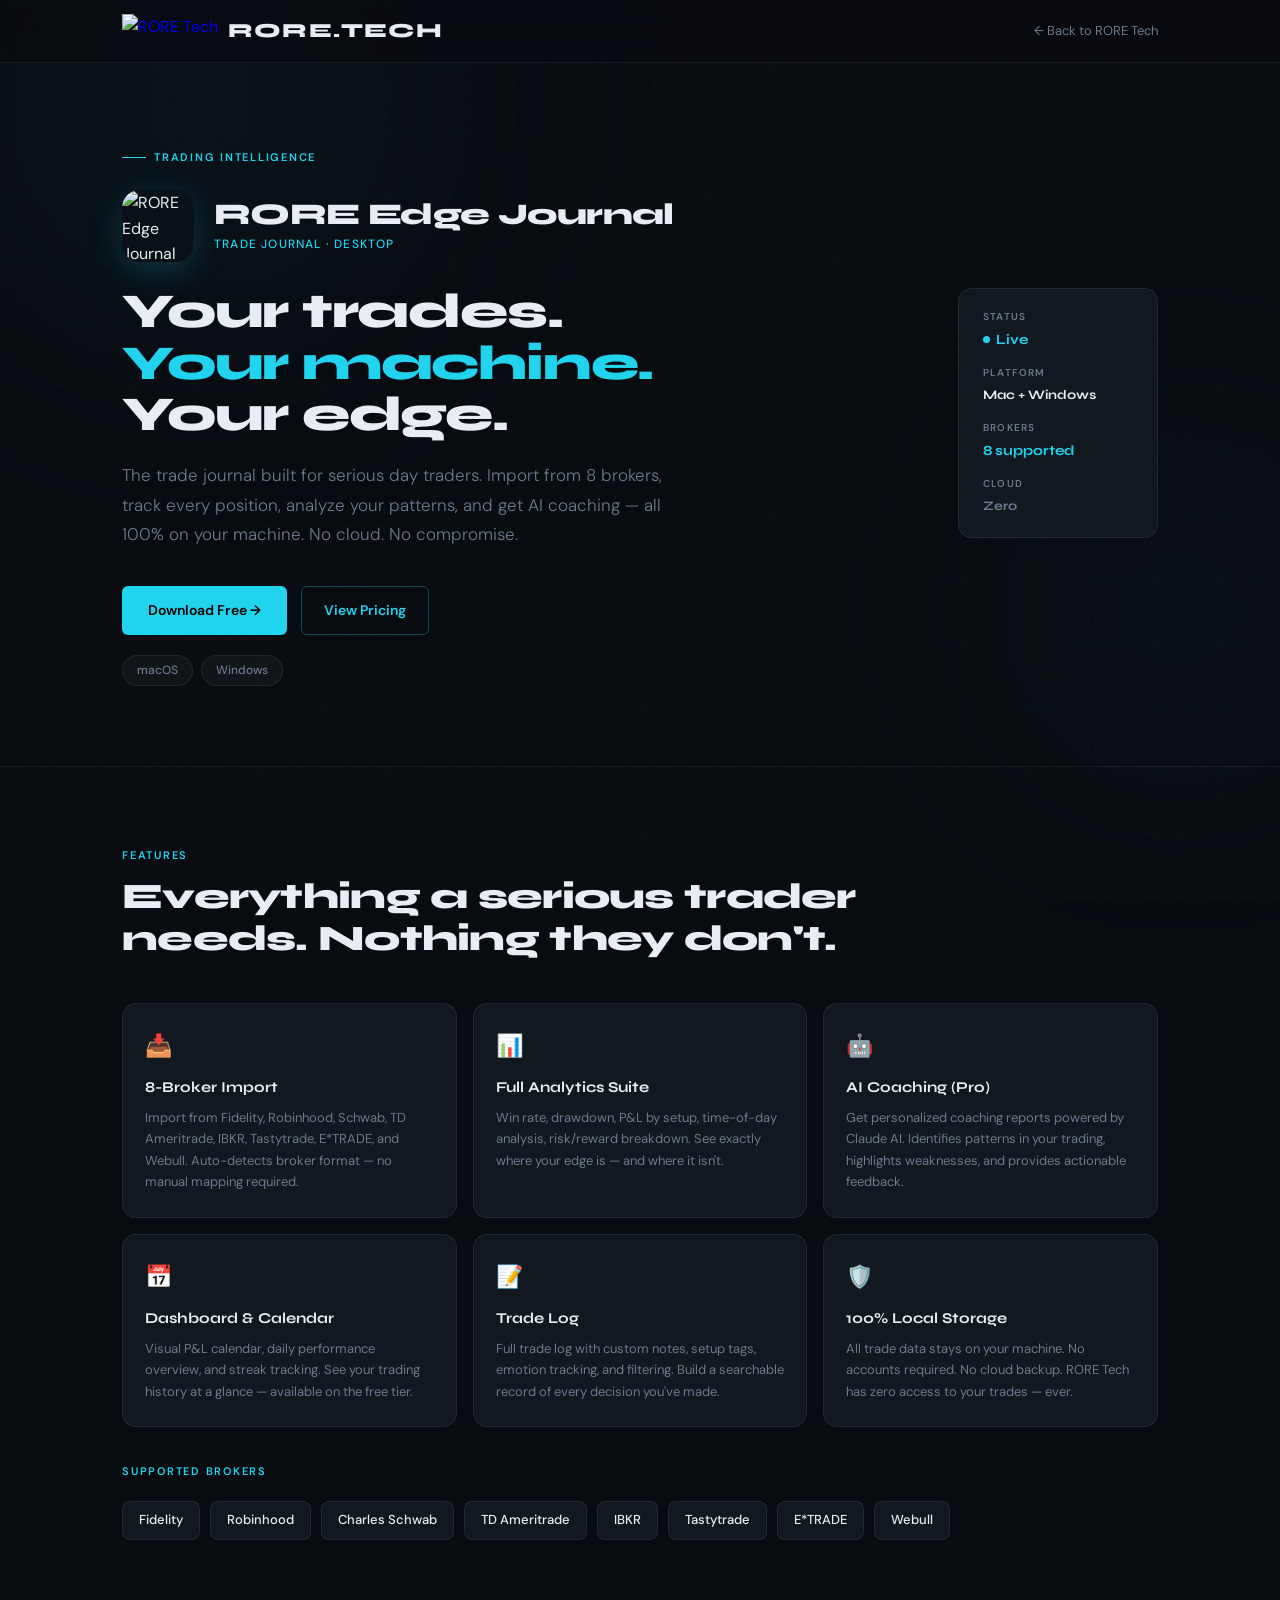
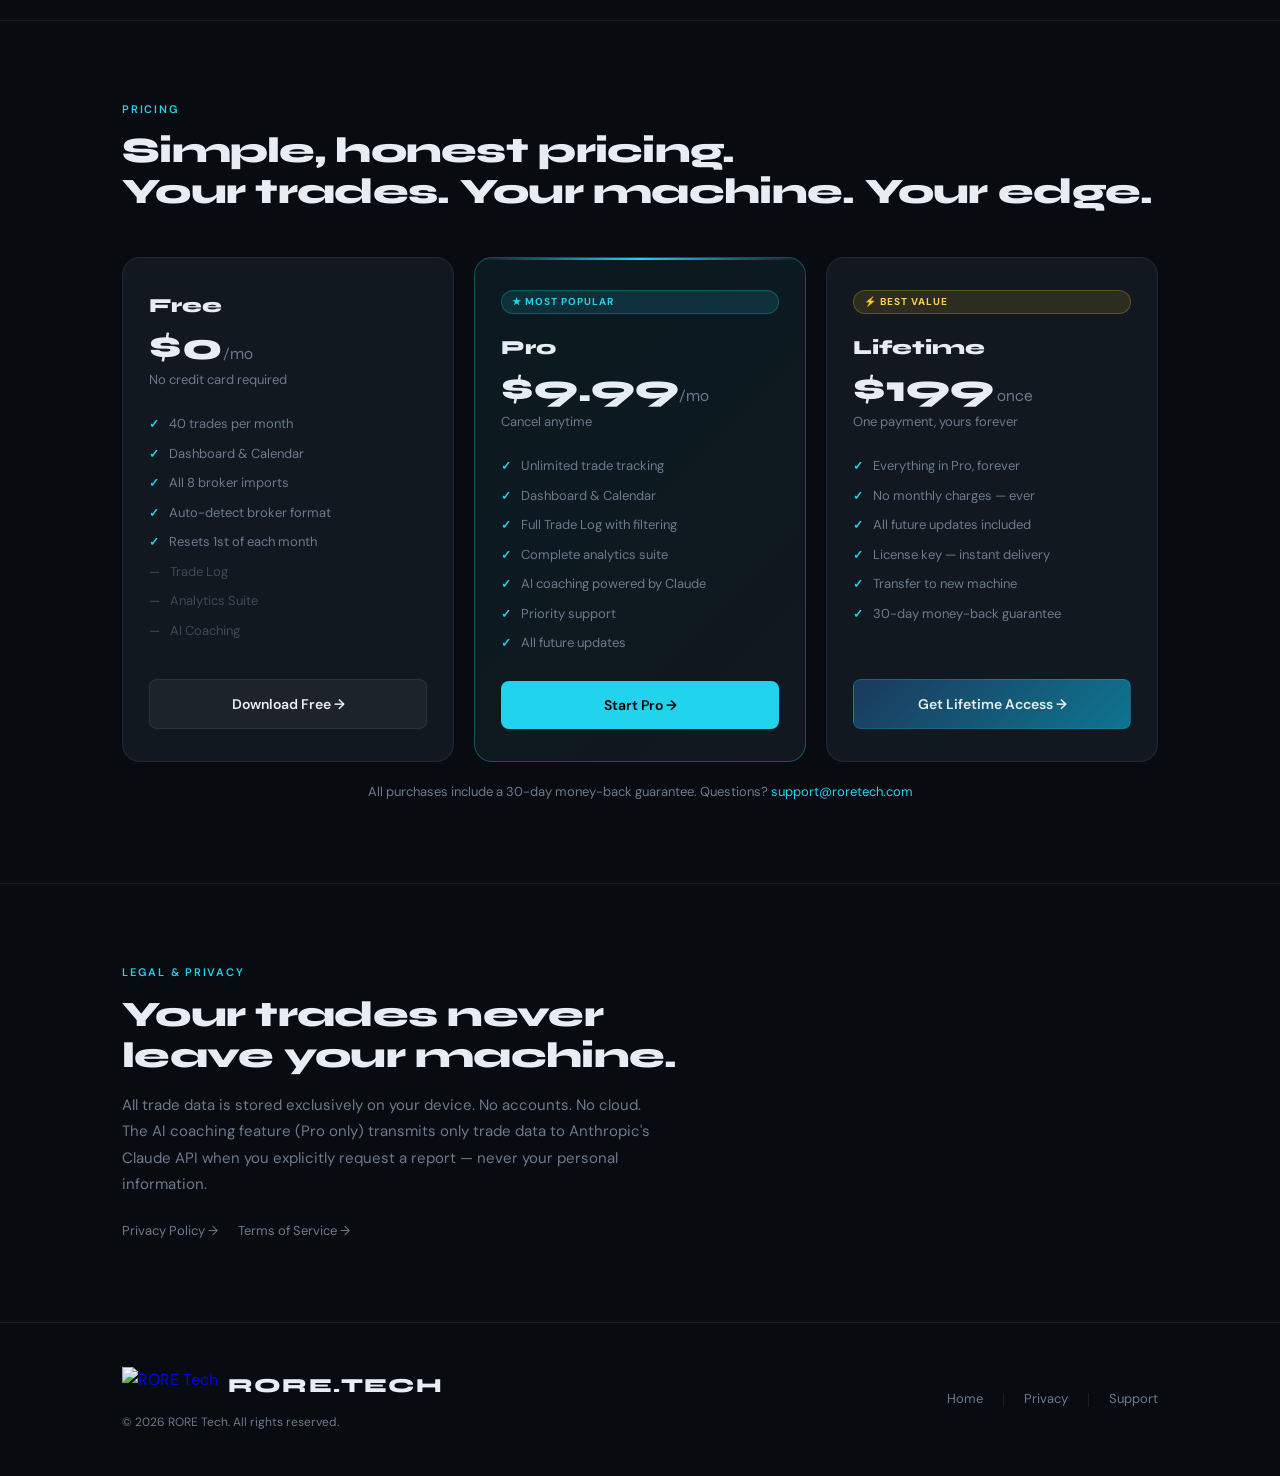
==== journal/index.html @ 60c17daf "Full site rebuild — new architecture, product pages, nav logo update, Vibe Spinner rename" ====
<!DOCTYPE html>
<html lang="en">
<head>
  <meta charset="UTF-8">
  <meta name="viewport" content="width=device-width, initial-scale=1.0">
  <title>RORE Edge Journal — Your Trades. Your Machine. Your Edge. | RORE Tech</title>
  <meta name="description" content="RORE Edge Journal is the privacy-first trade journal for serious day traders. Import from 8 brokers, full analytics, AI coaching — 100% on your machine.">
  <link rel="preconnect" href="https://fonts.googleapis.com">
  <link rel="preconnect" href="https://fonts.gstatic.com" crossorigin>
  <link href="https://fonts.googleapis.com/css2?family=Syne:wght@400;600;700;800&family=DM+Sans:ital,opsz,wght@0,9..40,300;0,9..40,400;0,9..40,500;1,9..40,300&display=swap" rel="stylesheet">
  <style>
    *, *::before, *::after { box-sizing: border-box; margin: 0; padding: 0; }
    :root { --bg:#080B10; --surface:#111820; --border:rgba(255,255,255,0.07); --fintech:#0E7490; --fintech2:#22D3EE; --text:#E8EDF3; --muted:#6B7A8D; }
    html { scroll-behavior: smooth; }
    body { background:var(--bg); color:var(--text); font-family:'DM Sans',sans-serif; font-size:16px; line-height:1.6; overflow-x:hidden; }
    body::before { content:''; position:fixed; inset:0; background-image:url("data:image/svg+xml,%3Csvg viewBox='0 0 256 256' xmlns='http://www.w3.org/2000/svg'%3E%3Cfilter id='noise'%3E%3CfeTurbulence type='fractalNoise' baseFrequency='0.9' numOctaves='4' stitchTiles='stitch'/%3E%3C/filter%3E%3Crect width='100%25' height='100%25' filter='url(%23noise)' opacity='0.04'/%3E%3C/svg%3E"); pointer-events:none; z-index:0; opacity:0.4; }
    .grid-bg { position:fixed; inset:0; background-image:linear-gradient(rgba(34,211,238,0.02) 1px,transparent 1px),linear-gradient(90deg,rgba(34,211,238,0.02) 1px,transparent 1px); background-size:64px 64px; pointer-events:none; z-index:0; }
    .orb { position:fixed; border-radius:50%; filter:blur(130px); pointer-events:none; z-index:0; }
    .orb-1 { width:600px; height:600px; background:radial-gradient(circle,rgba(14,116,144,0.14),transparent 70%); top:-200px; left:-100px; }
    .orb-2 { width:400px; height:400px; background:radial-gradient(circle,rgba(34,211,238,0.08),transparent 70%); bottom:10%; right:-100px; }
    .container { max-width:1100px; margin:0 auto; padding:0 32px; position:relative; z-index:1; }
    nav { position:fixed; top:0; left:0; right:0; z-index:100; padding:14px 0; background:rgba(8,11,16,0.88); backdrop-filter:blur(24px); border-bottom:1px solid var(--border); }
    nav .container { display:flex; align-items:center; justify-content:space-between; }
    .nav-logo { display: flex; align-items: center; gap: 10px; text-decoration: none; }
    .nav-logo { display: flex; align-items: center; gap: 10px; text-decoration: none; }
    .nav-logo img { height: 34px; width: auto; display: block; }
    .nav-logo-text { font-family: 'Syne', sans-serif; font-weight: 800; font-size: 20px; letter-spacing: 0.06em; color: var(--text); }
    .nav-logo-text span { color: var(--accent); }
    .nav-logo-text { font-family: 'Syne', sans-serif; font-weight: 800; font-size: 20px; letter-spacing: 0.06em; color: var(--text); }
    .nav-logo-text span { color: var(--accent); }
    .nav-back { font-size:13px; color:var(--muted); text-decoration:none; transition:color 0.2s; }
    .nav-back:hover { color:var(--text); }
    @keyframes fadeUp { from{opacity:0;transform:translateY(20px)} to{opacity:1;transform:translateY(0)} }

    /* HERO */
    .hero { padding:140px 0 80px; border-bottom:1px solid var(--border); }
    .hero-inner { display:grid; grid-template-columns:1fr auto; gap:60px; align-items:center; }
    .hero-eyebrow { display:inline-flex; align-items:center; gap:8px; font-size:11px; font-weight:600; letter-spacing:0.16em; text-transform:uppercase; color:var(--fintech2); margin-bottom:24px; opacity:0; animation:fadeUp 0.5s ease 0.1s forwards; }
    .hero-eyebrow::before { content:''; width:24px; height:1px; background:var(--fintech2); }
    .app-identity { display:flex; align-items:center; gap:20px; margin-bottom:24px; opacity:0; animation:fadeUp 0.5s ease 0.15s forwards; }
    .app-icon-lg { width:72px; height:72px; border-radius:18px; overflow:hidden; box-shadow:0 8px 32px rgba(34,211,238,0.2); }
    .app-icon-lg img { width:100%; height:100%; object-fit:cover; }
    .app-name { font-family:'Syne',sans-serif; font-weight:800; font-size:30px; letter-spacing:-0.02em; line-height:1.1; }
    .app-sub { font-size:12px; font-weight:500; letter-spacing:0.1em; text-transform:uppercase; color:var(--fintech2); margin-top:4px; }
    .hero-tagline { font-family:'Syne',sans-serif; font-weight:800; font-size:clamp(30px,3.8vw,50px); line-height:1.06; letter-spacing:-0.025em; margin-bottom:20px; opacity:0; animation:fadeUp 0.5s ease 0.2s forwards; }
    .hero-tagline span { color:var(--fintech2); }
    .hero-desc { font-size:17px; font-weight:300; color:var(--muted); line-height:1.75; max-width:540px; margin-bottom:36px; opacity:0; animation:fadeUp 0.5s ease 0.28s forwards; }
    .hero-actions { display:flex; gap:14px; flex-wrap:wrap; align-items:center; opacity:0; animation:fadeUp 0.5s ease 0.35s forwards; }
    .btn-primary { display:inline-flex; align-items:center; gap:8px; background:var(--fintech2); color:#000; font-size:14px; font-weight:600; padding:13px 26px; border-radius:6px; text-decoration:none; transition:all 0.2s; }
    .btn-primary:hover { background:#38e4ff; transform:translateY(-2px); box-shadow:0 10px 36px rgba(34,211,238,0.3); }
    .btn-outline { display:inline-flex; align-items:center; gap:8px; color:var(--fintech2); font-size:14px; font-weight:600; text-decoration:none; border:1px solid rgba(34,211,238,0.3); padding:12px 22px; border-radius:6px; transition:all 0.2s; }
    .btn-outline:hover { background:rgba(34,211,238,0.07); }
    .platform-badges { display:flex; gap:8px; margin-top:20px; opacity:0; animation:fadeUp 0.5s ease 0.4s forwards; }
    .pbadge { font-size:12px; font-weight:500; color:var(--muted); background:rgba(255,255,255,0.04); border:1px solid var(--border); padding:5px 14px; border-radius:20px; }

    /* STATUS */
    .status-box { background:var(--surface); border:1px solid var(--border); border-radius:14px; padding:20px 24px; width:200px; opacity:0; animation:fadeUp 0.5s ease 0.3s forwards; }
    .status-item { margin-bottom:14px; }
    .status-item:last-child { margin-bottom:0; }
    .status-label { font-size:10px; font-weight:600; letter-spacing:0.12em; text-transform:uppercase; color:var(--muted); margin-bottom:4px; }
    .status-value { font-family:'Syne',sans-serif; font-weight:700; font-size:14px; }
    .sv-live { color:var(--fintech2); display:flex; align-items:center; gap:6px; }
    .sv-live::before { content:''; width:7px; height:7px; background:var(--fintech2); border-radius:50%; animation:pulse 2s infinite; }
    @keyframes pulse { 0%,100%{opacity:1;transform:scale(1)} 50%{opacity:0.5;transform:scale(0.75)} }

    /* SECTIONS */
    .section { padding:80px 0; border-bottom:1px solid var(--border); }
    .sec-label { font-size:11px; font-weight:600; letter-spacing:0.16em; text-transform:uppercase; color:var(--fintech2); margin-bottom:12px; }
    .sec-title { font-family:'Syne',sans-serif; font-weight:800; font-size:clamp(24px,2.8vw,36px); letter-spacing:-0.02em; margin-bottom:44px; line-height:1.15; }

    /* FEATURES */
    .features-grid { display:grid; grid-template-columns:repeat(3,1fr); gap:16px; }
    .feat-card { background:var(--surface); border:1px solid var(--border); border-radius:14px; padding:24px 22px; transition:border-color 0.25s,transform 0.25s; }
    .feat-card:hover { border-color:rgba(34,211,238,0.2); transform:translateY(-3px); }
    .feat-icon { font-size:22px; margin-bottom:12px; }
    .feat-title { font-family:'Syne',sans-serif; font-weight:700; font-size:15px; margin-bottom:8px; }
    .feat-desc { font-size:13px; color:var(--muted); line-height:1.65; }

    /* BROKERS */
    .brokers-grid { display:flex; gap:10px; flex-wrap:wrap; margin-top:20px; }
    .broker-tag { font-size:13px; font-weight:500; color:var(--text); background:var(--surface); border:1px solid var(--border); padding:8px 16px; border-radius:8px; transition:border-color 0.2s; }
    .broker-tag:hover { border-color:rgba(34,211,238,0.25); }

    /* PRICING */
    .pricing-grid { display:grid; grid-template-columns:repeat(3,1fr); gap:20px; }
    .pricing-card { background:var(--surface); border:1px solid var(--border); border-radius:18px; padding:32px 26px; position:relative; overflow:hidden; display:flex; flex-direction:column; transition:transform 0.25s; }
    .pricing-card:hover { transform:translateY(-4px); }
    .pricing-card.popular { border-color:rgba(34,211,238,0.3); background:linear-gradient(135deg,#0A1A20 0%,var(--surface) 100%); }
    .pricing-card.popular::before { content:''; position:absolute; top:0; left:0; right:0; height:2px; background:linear-gradient(90deg,transparent,var(--fintech2),transparent); }
    .pc-badge { display:inline-block; font-size:10px; font-weight:700; letter-spacing:0.1em; text-transform:uppercase; padding:3px 10px; border-radius:20px; margin-bottom:18px; }
    .pcb-pop { background:rgba(34,211,238,0.12); color:var(--fintech2); border:1px solid rgba(34,211,238,0.25); }
    .pcb-val { background:rgba(251,191,36,0.12); color:#FCD34D; border:1px solid rgba(251,191,36,0.25); }
    .pc-name { font-family:'Syne',sans-serif; font-weight:800; font-size:20px; margin-bottom:6px; }
    .pc-price { font-family:'Syne',sans-serif; font-weight:800; font-size:38px; line-height:1; margin-bottom:4px; }
    .pc-price span { font-size:16px; font-weight:400; color:var(--muted); }
    .pc-period { font-size:13px; color:var(--muted); margin-bottom:24px; }
    .pc-features { list-style:none; display:flex; flex-direction:column; gap:10px; margin-bottom:28px; flex:1; }
    .pc-features li { font-size:13px; color:var(--muted); display:flex; align-items:flex-start; gap:10px; line-height:1.5; }
    .pc-features li::before { content:'✓'; color:var(--fintech2); font-size:12px; font-weight:700; flex-shrink:0; margin-top:1px; }
    .pc-features li.locked { color:rgba(107,122,141,0.5); }
    .pc-features li.locked::before { content:'—'; color:rgba(107,122,141,0.4); }
    .pc-btn { display:block; text-align:center; padding:13px 20px; border-radius:8px; font-size:14px; font-weight:600; text-decoration:none; transition:all 0.2s; }
    .pcb-free { background:rgba(255,255,255,0.05); color:var(--text); border:1px solid var(--border); }
    .pcb-free:hover { background:rgba(255,255,255,0.09); }
    .pcb-pro { background:var(--fintech2); color:#000; }
    .pcb-pro:hover { background:#38e4ff; box-shadow:0 8px 32px rgba(34,211,238,0.3); }
    .pcb-life { background:linear-gradient(135deg,#1B3A5C,#0E7490); color:var(--text); border:1px solid rgba(34,211,238,0.2); }
    .pcb-life:hover { border-color:var(--fintech2); box-shadow:0 8px 32px rgba(14,116,144,0.3); }
    .pricing-note { font-size:13px; color:var(--muted); text-align:center; margin-top:20px; }
    .pricing-note a { color:var(--fintech2); text-decoration:none; }
    .legal-links { display:flex; gap:20px; flex-wrap:wrap; margin-top:16px; }
    .legal-links a { font-size:13px; color:var(--muted); text-decoration:none; transition:color 0.2s; }
    .legal-links a:hover { color:var(--text); }

    footer { border-top:1px solid var(--border); padding:44px 0; }
    footer .container { display:flex; align-items:center; justify-content:space-between; flex-wrap:wrap; gap:20px; }
    .footer-logo img { height:30px; width:auto; display:block; margin-bottom:8px; }
    .footer-copy { font-size:12px; color:var(--muted); }
    .footer-links { display:flex; gap:20px; flex-wrap:wrap; align-items:center; }
    .footer-links a { font-size:13px; color:var(--muted); text-decoration:none; transition:color 0.2s; }
    .footer-links a:hover { color:var(--text); }
    .fdiv { width:1px; height:14px; background:var(--border); }

    @media(max-width:900px) { .hero-inner{grid-template-columns:1fr;gap:32px} .status-box{display:none} .features-grid{grid-template-columns:1fr 1fr} .pricing-grid{grid-template-columns:1fr;gap:14px} }
    @media(max-width:600px) { .container{padding:0 20px} .features-grid{grid-template-columns:1fr} footer .container{flex-direction:column;align-items:flex-start} }
  </style>
</head>
<body>
<div class="grid-bg"></div>
<div class="orb orb-1"></div>
<div class="orb orb-2"></div>

<nav>
  <div class="container">
    <a href="/" class="nav-logo"><img src="/RORE_Tech_transparent.png" alt="RORE Tech"><span class="nav-logo-text">RORE<span>.</span>TECH</span></a>
    <a href="/" class="nav-back">← Back to RORE Tech</a>
  </div>
</nav>

<section class="hero">
  <div class="container">
    <div class="hero-inner">
      <div>
        <div class="hero-eyebrow">Trading Intelligence</div>
        <div class="app-identity">
          <div class="app-icon-lg"><img src="/RORE_Tech_Journal_app_Logo.png" alt="RORE Edge Journal"></div>
          <div>
            <div class="app-name">RORE Edge Journal</div>
            <div class="app-sub">Trade Journal · Desktop</div>
          </div>
        </div>
        <h1 class="hero-tagline">Your trades.<br><span>Your machine.</span><br>Your edge.</h1>
        <p class="hero-desc">The trade journal built for serious day traders. Import from 8 brokers, track every position, analyze your patterns, and get AI coaching — all 100% on your machine. No cloud. No compromise.</p>
        <div class="hero-actions">
          <a href="https://github.com/rj235417-ui/rore-edge-journal/releases" class="btn-primary">Download Free →</a>
          <a href="#pricing" class="btn-outline">View Pricing</a>
        </div>
        <div class="platform-badges">
          <span class="pbadge">macOS</span>
          <span class="pbadge">Windows</span>
        </div>
      </div>
      <div class="status-box">
        <div class="status-item">
          <div class="status-label">Status</div>
          <div class="status-value sv-live">Live</div>
        </div>
        <div class="status-item">
          <div class="status-label">Platform</div>
          <div class="status-value" style="font-size:13px;color:var(--text)">Mac + Windows</div>
        </div>
        <div class="status-item">
          <div class="status-label">Brokers</div>
          <div class="status-value" style="color:var(--fintech2)">8 supported</div>
        </div>
        <div class="status-item">
          <div class="status-label">Cloud</div>
          <div class="status-value" style="font-size:13px;color:var(--muted)">Zero</div>
        </div>
      </div>
    </div>
  </div>
</section>

<!-- FEATURES -->
<section class="section">
  <div class="container">
    <div class="sec-label">Features</div>
    <h2 class="sec-title">Everything a serious trader<br>needs. Nothing they don't.</h2>
    <div class="features-grid">
      <div class="feat-card">
        <div class="feat-icon">📥</div>
        <div class="feat-title">8-Broker Import</div>
        <p class="feat-desc">Import from Fidelity, Robinhood, Schwab, TD Ameritrade, IBKR, Tastytrade, E*TRADE, and Webull. Auto-detects broker format — no manual mapping required.</p>
      </div>
      <div class="feat-card">
        <div class="feat-icon">📊</div>
        <div class="feat-title">Full Analytics Suite</div>
        <p class="feat-desc">Win rate, drawdown, P&L by setup, time-of-day analysis, risk/reward breakdown. See exactly where your edge is — and where it isn't.</p>
      </div>
      <div class="feat-card">
        <div class="feat-icon">🤖</div>
        <div class="feat-title">AI Coaching (Pro)</div>
        <p class="feat-desc">Get personalized coaching reports powered by Claude AI. Identifies patterns in your trading, highlights weaknesses, and provides actionable feedback.</p>
      </div>
      <div class="feat-card">
        <div class="feat-icon">📅</div>
        <div class="feat-title">Dashboard & Calendar</div>
        <p class="feat-desc">Visual P&L calendar, daily performance overview, and streak tracking. See your trading history at a glance — available on the free tier.</p>
      </div>
      <div class="feat-card">
        <div class="feat-icon">📝</div>
        <div class="feat-title">Trade Log</div>
        <p class="feat-desc">Full trade log with custom notes, setup tags, emotion tracking, and filtering. Build a searchable record of every decision you've made.</p>
      </div>
      <div class="feat-card">
        <div class="feat-icon">🛡️</div>
        <div class="feat-title">100% Local Storage</div>
        <p class="feat-desc">All trade data stays on your machine. No accounts required. No cloud backup. RORE Tech has zero access to your trades — ever.</p>
      </div>
    </div>
    <div style="margin-top:36px;">
      <div class="sec-label" style="margin-bottom:12px;">Supported Brokers</div>
      <div class="brokers-grid">
        <span class="broker-tag">Fidelity</span>
        <span class="broker-tag">Robinhood</span>
        <span class="broker-tag">Charles Schwab</span>
        <span class="broker-tag">TD Ameritrade</span>
        <span class="broker-tag">IBKR</span>
        <span class="broker-tag">Tastytrade</span>
        <span class="broker-tag">E*TRADE</span>
        <span class="broker-tag">Webull</span>
      </div>
    </div>
  </div>
</section>

<!-- PRICING -->
<section class="section" id="pricing">
  <div class="container">
    <div class="sec-label">Pricing</div>
    <h2 class="sec-title">Simple, honest pricing.<br>Your trades. Your machine. Your edge.</h2>
    <div class="pricing-grid">

      <div class="pricing-card">
        <div class="pc-name">Free</div>
        <div class="pc-price">$0<span>/mo</span></div>
        <div class="pc-period">No credit card required</div>
        <ul class="pc-features">
          <li>40 trades per month</li>
          <li>Dashboard &amp; Calendar</li>
          <li>All 8 broker imports</li>
          <li>Auto-detect broker format</li>
          <li>Resets 1st of each month</li>
          <li class="locked">Trade Log</li>
          <li class="locked">Analytics Suite</li>
          <li class="locked">AI Coaching</li>
        </ul>
        <a href="https://github.com/rj235417-ui/rore-edge-journal/releases" class="pc-btn pcb-free">Download Free →</a>
      </div>

      <div class="pricing-card popular">
        <div class="pc-badge pcb-pop">★ Most Popular</div>
        <div class="pc-name">Pro</div>
        <div class="pc-price">$9.99<span>/mo</span></div>
        <div class="pc-period">Cancel anytime</div>
        <ul class="pc-features">
          <li>Unlimited trade tracking</li>
          <li>Dashboard &amp; Calendar</li>
          <li>Full Trade Log with filtering</li>
          <li>Complete analytics suite</li>
          <li>AI coaching powered by Claude</li>
          <li>Priority support</li>
          <li>All future updates</li>
        </ul>
        <a href="https://roretech.com/upgrade" class="pc-btn pcb-pro">Start Pro →</a>
      </div>

      <div class="pricing-card">
        <div class="pc-badge pcb-val">⚡ Best Value</div>
        <div class="pc-name">Lifetime</div>
        <div class="pc-price">$199<span> once</span></div>
        <div class="pc-period">One payment, yours forever</div>
        <ul class="pc-features">
          <li>Everything in Pro, forever</li>
          <li>No monthly charges — ever</li>
          <li>All future updates included</li>
          <li>License key — instant delivery</li>
          <li>Transfer to new machine</li>
          <li>30-day money-back guarantee</li>
        </ul>
        <a href="https://roretech.com/upgrade" class="pc-btn pcb-life">Get Lifetime Access →</a>
      </div>

    </div>
    <p class="pricing-note">All purchases include a 30-day money-back guarantee. Questions? <a href="mailto:support@roretech.com">support@roretech.com</a></p>
  </div>
</section>

<!-- LEGAL -->
<section class="section" style="border-bottom:none;">
  <div class="container">
    <div class="sec-label">Legal & Privacy</div>
    <h2 class="sec-title" style="margin-bottom:16px;">Your trades never<br>leave your machine.</h2>
    <p style="font-size:15px;color:var(--muted);max-width:540px;line-height:1.75;margin-bottom:24px;">All trade data is stored exclusively on your device. No accounts. No cloud. The AI coaching feature (Pro only) transmits only trade data to Anthropic's Claude API when you explicitly request a report — never your personal information.</p>
    <div class="legal-links">
      <a href="/journal/privacy.html">Privacy Policy →</a>
      <a href="/journal/terms.html">Terms of Service →</a>
    </div>
  </div>
</section>

<footer>
  <div class="container">
    <div class="footer-logo">
      <a href="/" class="nav-logo" style="margin-bottom:8px;display:inline-flex;">
        <img src="/RORE_Tech_transparent.png" alt="RORE Tech">
        <span class="nav-logo-text">RORE<span>.</span>TECH</span>
      </a>
      <p class="footer-copy">© 2026 RORE Tech. All rights reserved.</p>
    </div>
    <div class="footer-links">
      <a href="/">Home</a>
      <div class="fdiv"></div>
      <a href="/privacy.html">Privacy</a>
      <div class="fdiv"></div>
      <a href="mailto:support@roretech.com">Support</a>
    </div>
  </div>
</footer>
</body>
</html>
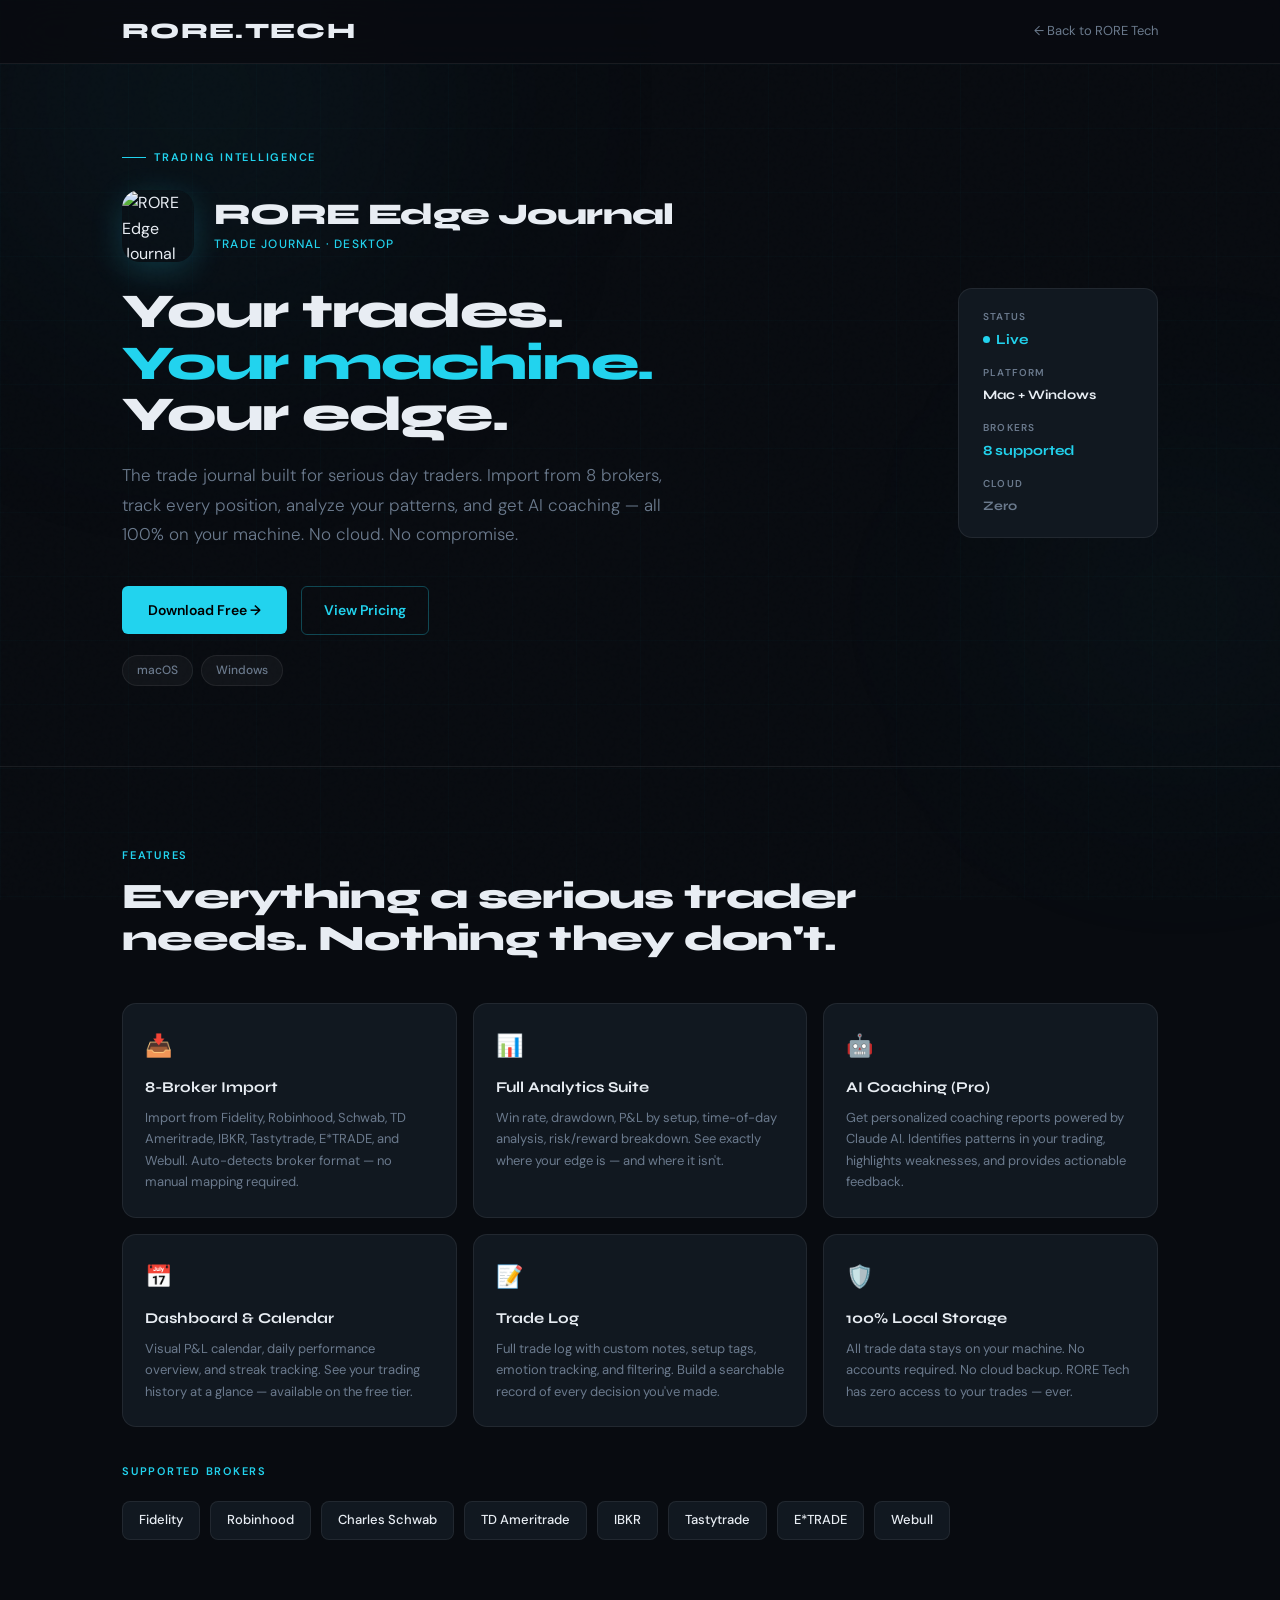
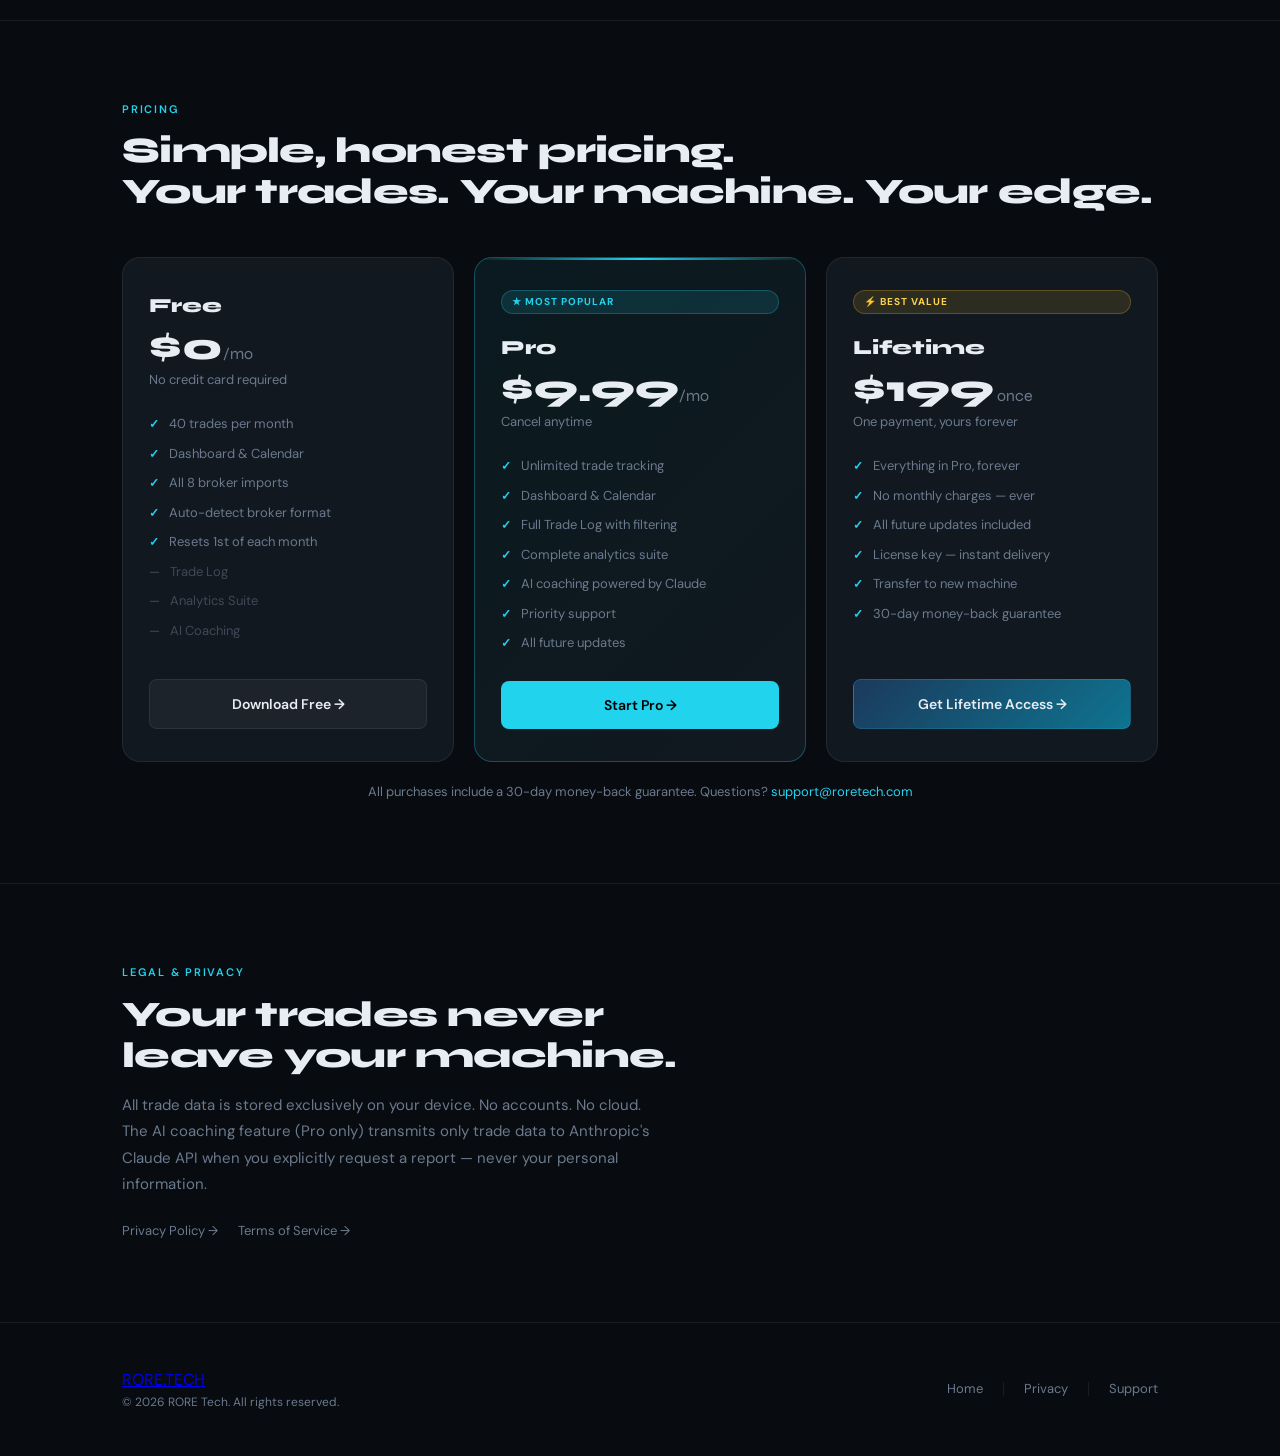
==== commit ed1b3ea1: "Fix nav logo (text-only) on RORE jopurnal, Security SPYG" ====
--- a/journal/index.html
+++ b/journal/index.html
@@ -21,13 +21,8 @@
     .container { max-width:1100px; margin:0 auto; padding:0 32px; position:relative; z-index:1; }
     nav { position:fixed; top:0; left:0; right:0; z-index:100; padding:14px 0; background:rgba(8,11,16,0.88); backdrop-filter:blur(24px); border-bottom:1px solid var(--border); }
     nav .container { display:flex; align-items:center; justify-content:space-between; }
-    .nav-logo { display: flex; align-items: center; gap: 10px; text-decoration: none; }
-    .nav-logo { display: flex; align-items: center; gap: 10px; text-decoration: none; }
-    .nav-logo img { height: 34px; width: auto; display: block; }
-    .nav-logo-text { font-family: 'Syne', sans-serif; font-weight: 800; font-size: 20px; letter-spacing: 0.06em; color: var(--text); }
-    .nav-logo-text span { color: var(--accent); }
-    .nav-logo-text { font-family: 'Syne', sans-serif; font-weight: 800; font-size: 20px; letter-spacing: 0.06em; color: var(--text); }
-    .nav-logo-text span { color: var(--accent); }
+    .nav-logo { font-family: 'Syne', sans-serif; font-weight: 800; font-size: 22px; letter-spacing: 0.06em; color: var(--text); text-decoration: none; }
+    .nav-logo span { color: var(--accent); }
     .nav-back { font-size:13px; color:var(--muted); text-decoration:none; transition:color 0.2s; }
     .nav-back:hover { color:var(--text); }
     @keyframes fadeUp { from{opacity:0;transform:translateY(20px)} to{opacity:1;transform:translateY(0)} }
@@ -114,7 +109,6 @@
 
     footer { border-top:1px solid var(--border); padding:44px 0; }
     footer .container { display:flex; align-items:center; justify-content:space-between; flex-wrap:wrap; gap:20px; }
-    .footer-logo img { height:30px; width:auto; display:block; margin-bottom:8px; }
     .footer-copy { font-size:12px; color:var(--muted); }
     .footer-links { display:flex; gap:20px; flex-wrap:wrap; align-items:center; }
     .footer-links a { font-size:13px; color:var(--muted); text-decoration:none; transition:color 0.2s; }
@@ -132,7 +126,7 @@
 
 <nav>
   <div class="container">
-    <a href="/" class="nav-logo"><img src="/RORE_Tech_transparent.png" alt="RORE Tech"><span class="nav-logo-text">RORE<span>.</span>TECH</span></a>
+    <a href="/" class="nav-logo">RORE<span>.</span>TECH</a>
     <a href="/" class="nav-back">← Back to RORE Tech</a>
   </div>
 </nav>
@@ -312,11 +306,8 @@
 
 <footer>
   <div class="container">
-    <div class="footer-logo">
-      <a href="/" class="nav-logo" style="margin-bottom:8px;display:inline-flex;">
-        <img src="/RORE_Tech_transparent.png" alt="RORE Tech">
-        <span class="nav-logo-text">RORE<span>.</span>TECH</span>
-      </a>
+    <div class="footer-brand">
+      <a href="/" class="footer-logo-text">RORE<span>.</span>TECH</a>
       <p class="footer-copy">© 2026 RORE Tech. All rights reserved.</p>
     </div>
     <div class="footer-links">
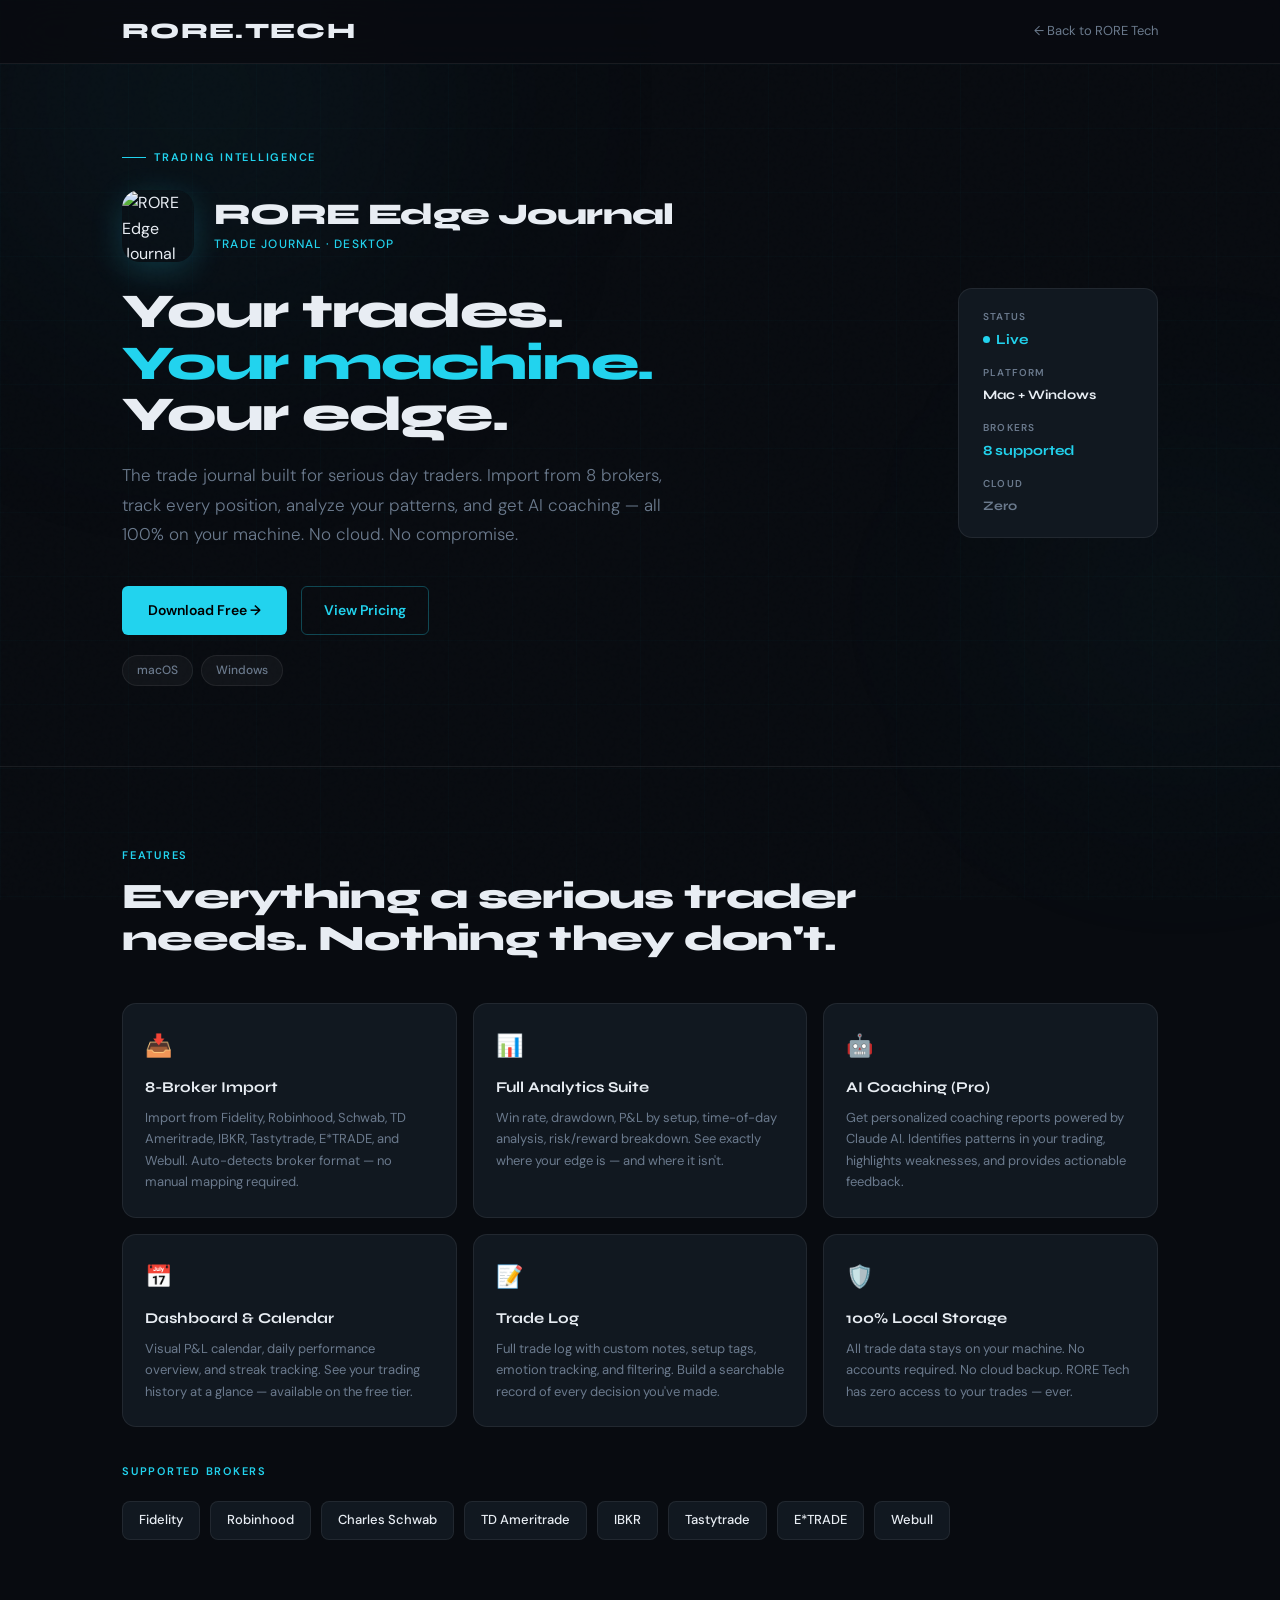
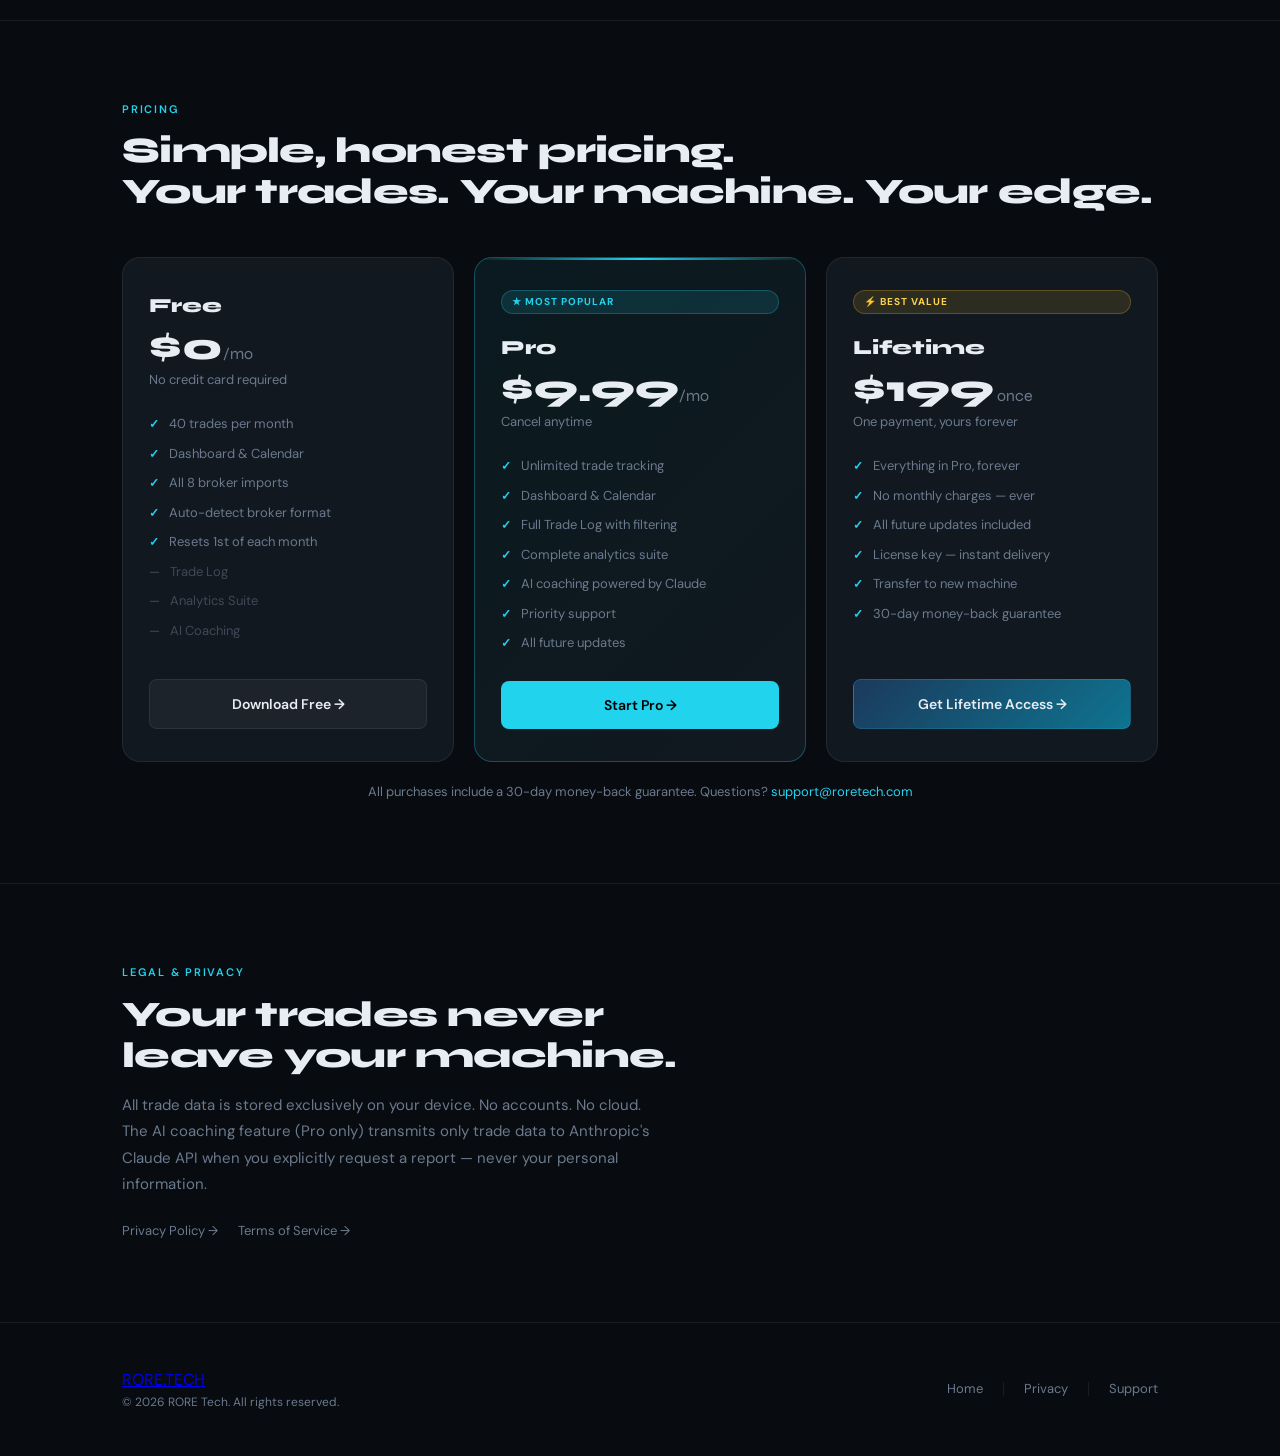
==== commit 39e2c4af: "SEO basics + SUB-003 privacy update - Add canonical link tags to all pages (https://roretech.com can" ====
--- a/journal/index.html
+++ b/journal/index.html
@@ -5,6 +5,23 @@
   <meta name="viewport" content="width=device-width, initial-scale=1.0">
   <title>RORE Edge Journal — Your Trades. Your Machine. Your Edge. | RORE Tech</title>
   <meta name="description" content="RORE Edge Journal is the privacy-first trade journal for serious day traders. Import from 8 brokers, full analytics, AI coaching — 100% on your machine.">
+  <link rel="canonical" href="https://roretech.com/journal/">
+  <link rel="icon" type="image/png" href="/RORE_Tech_transparent.png">
+  <link rel="apple-touch-icon" href="/RORE_Tech_transparent.png">
+  <!-- Open Graph -->
+  <meta property="og:type" content="website">
+  <meta property="og:site_name" content="RORE Tech">
+  <meta property="og:url" content="https://roretech.com/journal/">
+  <meta property="og:title" content="RORE Edge Journal — Your Trades. Your Machine. Your Edge. | RORE Tech">
+  <meta property="og:description" content="RORE Edge Journal is the privacy-first trade journal for serious day traders. Import from 8 brokers, full analytics, AI coaching — 100% on your machine.">
+  <meta property="og:image" content="https://roretech.com/RORE_Tech_transparent.png">
+  <meta property="og:image:width" content="2048">
+  <meta property="og:image:height" content="2048">
+  <!-- Twitter -->
+  <meta name="twitter:card" content="summary_large_image">
+  <meta name="twitter:title" content="RORE Edge Journal — Your Trades. Your Machine. Your Edge. | RORE Tech">
+  <meta name="twitter:description" content="RORE Edge Journal is the privacy-first trade journal for serious day traders. Import from 8 brokers, full analytics, AI coaching — 100% on your machine.">
+  <meta name="twitter:image" content="https://roretech.com/RORE_Tech_transparent.png">
   <link rel="preconnect" href="https://fonts.googleapis.com">
   <link rel="preconnect" href="https://fonts.gstatic.com" crossorigin>
   <link href="https://fonts.googleapis.com/css2?family=Syne:wght@400;600;700;800&family=DM+Sans:ital,opsz,wght@0,9..40,300;0,9..40,400;0,9..40,500;1,9..40,300&display=swap" rel="stylesheet">
